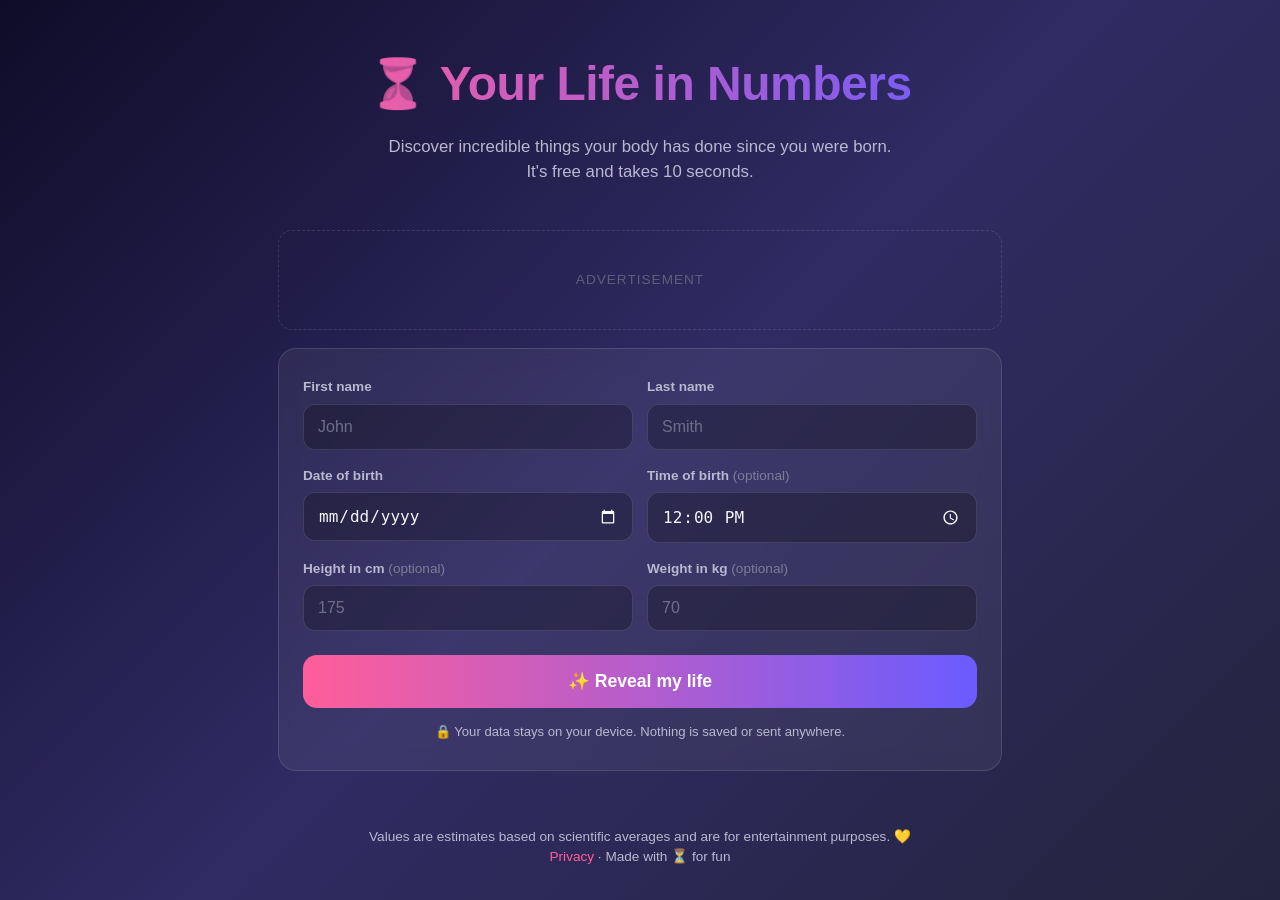
==== index.html @ 5e02f528 "Your Life in Numbers — viral real-time life statistics site" ====
<!DOCTYPE html>
<html lang="en">
<head>
  <meta charset="UTF-8" />
  <meta name="viewport" content="width=device-width, initial-scale=1.0" />
  <title>Your Life in Numbers ⏳ | Discover how much you've lived</title>
  <meta name="description" content="Enter your name and date of birth and discover in real time how many seconds you've lived, how many times your heart has beaten, how many breaths you've taken and many more incredible facts about your life!" />

  <!-- Social / sharing (Facebook, TikTok, WhatsApp) -->
  <meta property="og:type" content="website" />
  <meta property="og:title" content="Your Life in Numbers ⏳" />
  <meta property="og:description" content="Find out how many times your heart has beaten since you were born! 😱 Try it and share with friends." />
  <meta property="og:image" content="og-image.png" />
  <meta name="twitter:card" content="summary_large_image" />

  <link rel="icon" href="data:image/svg+xml,<svg xmlns='http://www.w3.org/2000/svg' viewBox='0 0 100 100'><text y='.9em' font-size='90'>⏳</text></svg>" />
  <link rel="stylesheet" href="style.css" />
  <script src="config.js"></script>
</head>
<body>

  <header class="hero">
    <div class="container">
      <h1>⏳ Your Life in Numbers</h1>
      <p class="subtitle">Discover incredible things your body has done since you were born.<br>It's free and takes 10 seconds.</p>
    </div>
  </header>

  <main class="container">

    <!-- ===== AD SLOT 1 (top) ===== -->
    <div class="ad-slot" data-ad-position="top">
      <span class="ad-placeholder">Advertisement</span>
    </div>

    <!-- ===== FORM ===== -->
    <section id="form-section" class="card form-card">
      <form id="life-form" autocomplete="off">
        <div class="form-row">
          <div class="field">
            <label for="nome">First name</label>
            <input type="text" id="nome" name="nome" placeholder="John" required />
          </div>
          <div class="field">
            <label for="cognome">Last name</label>
            <input type="text" id="cognome" name="cognome" placeholder="Smith" required />
          </div>
        </div>

        <div class="form-row">
          <div class="field">
            <label for="nascita">Date of birth</label>
            <input type="date" id="nascita" name="nascita" required />
          </div>
          <div class="field">
            <label for="ora">Time of birth <span class="opt">(optional)</span></label>
            <input type="time" id="ora" name="ora" value="12:00" />
          </div>
        </div>

        <div class="form-row">
          <div class="field">
            <label for="altezza">Height in cm <span class="opt">(optional)</span></label>
            <input type="number" id="altezza" name="altezza" placeholder="175" min="30" max="260" />
          </div>
          <div class="field">
            <label for="peso">Weight in kg <span class="opt">(optional)</span></label>
            <input type="number" id="peso" name="peso" placeholder="70" min="2" max="400" />
          </div>
        </div>

        <button type="submit" class="btn-primary">✨ Reveal my life</button>
        <p class="privacy-note">🔒 Your data stays on your device. Nothing is saved or sent anywhere.</p>
      </form>
    </section>

    <!-- ===== RESULTS ===== -->
    <section id="results" class="hidden">
      <div class="results-header">
        <h2 id="result-title">The life of…</h2>
        <p id="result-age" class="result-age"></p>
      </div>

      <div class="hero-stat card">
        <span class="hero-label">You have lived</span>
        <span class="hero-number" data-stat="seconds">0</span>
        <span class="hero-unit">seconds</span>
      </div>

      <!-- ===== AD SLOT 2 (middle) ===== -->
      <div class="ad-slot" data-ad-position="middle">
        <span class="ad-placeholder">Advertisement</span>
      </div>

      <div id="stats-grid" class="stats-grid"></div>

      <div id="planets-card" class="card planets-card"></div>

      <div class="share-box card">
        <h3>📲 Share your result!</h3>
        <p>Let your friends find out how long they've lived 👇</p>
        <div class="share-buttons">
          <button class="share-btn fb"   data-share="facebook">Facebook</button>
          <button class="share-btn wa"   data-share="whatsapp">WhatsApp</button>
          <button class="share-btn tg"   data-share="telegram">Telegram</button>
          <button class="share-btn x"    data-share="x">X</button>
          <button class="share-btn copy" data-share="copy">📋 Copy link</button>
        </div>
        <button id="restart" class="btn-secondary">↺ Run another calculation</button>
      </div>

      <!-- ===== AD SLOT 3 (bottom) ===== -->
      <div class="ad-slot" data-ad-position="bottom">
        <span class="ad-placeholder">Advertisement</span>
      </div>
    </section>

  </main>

  <footer class="footer">
    <div class="container">
      <p>Values are estimates based on scientific averages and are for entertainment purposes. 💛</p>
      <p><a href="privacy.html">Privacy</a> · Made with ⏳ for fun</p>
    </div>
  </footer>

  <script src="script.js"></script>
</body>
</html>
---- style.css ----
/* ===== Reset & base ===== */
* { box-sizing: border-box; margin: 0; padding: 0; }

:root {
  --bg: #0f0c29;
  --bg2: #302b63;
  --bg3: #24243e;
  --card: rgba(255, 255, 255, 0.06);
  --card-border: rgba(255, 255, 255, 0.12);
  --text: #f5f5fa;
  --muted: #b9b8d0;
  --accent: #ff5e9a;
  --accent2: #6a5cff;
  --good: #36e0a4;
}

html { scroll-behavior: smooth; }

body {
  font-family: -apple-system, BlinkMacSystemFont, "Segoe UI", Roboto, sans-serif;
  color: var(--text);
  background: linear-gradient(135deg, var(--bg), var(--bg2), var(--bg3));
  background-attachment: fixed;
  min-height: 100vh;
  line-height: 1.5;
}

.container { width: 100%; max-width: 760px; margin: 0 auto; padding: 0 18px; }

.hidden { display: none !important; }

/* ===== Hero ===== */
.hero { text-align: center; padding: 48px 0 28px; }
.hero h1 {
  font-size: clamp(1.9rem, 6vw, 3rem);
  background: linear-gradient(90deg, var(--accent), var(--accent2));
  -webkit-background-clip: text;
  background-clip: text;
  color: transparent;
  font-weight: 800;
  letter-spacing: -0.5px;
}
.subtitle { color: var(--muted); margin-top: 14px; font-size: 1.05rem; }

/* ===== Cards ===== */
.card {
  background: var(--card);
  border: 1px solid var(--card-border);
  border-radius: 18px;
  padding: 24px;
  backdrop-filter: blur(10px);
  -webkit-backdrop-filter: blur(10px);
  margin: 18px 0;
}

/* ===== Form ===== */
.form-card { padding: 28px 24px; }
.form-row { display: flex; gap: 14px; margin-bottom: 16px; flex-wrap: wrap; }
.field { flex: 1 1 180px; display: flex; flex-direction: column; }
.field label { font-size: 0.85rem; color: var(--muted); margin-bottom: 6px; font-weight: 600; }
.field .opt { color: #7d7c98; font-weight: 400; }

input {
  background: rgba(0, 0, 0, 0.25);
  border: 1px solid var(--card-border);
  border-radius: 12px;
  padding: 13px 14px;
  color: var(--text);
  font-size: 1rem;
  width: 100%;
  transition: border-color 0.2s, box-shadow 0.2s;
}
input:focus {
  outline: none;
  border-color: var(--accent2);
  box-shadow: 0 0 0 3px rgba(106, 92, 255, 0.25);
}
input::placeholder { color: #6f6e8a; }
/* Calendario/orologio nativi visibili su sfondo scuro */
input[type="date"]::-webkit-calendar-picker-indicator,
input[type="time"]::-webkit-calendar-picker-indicator { filter: invert(1); cursor: pointer; }

.btn-primary {
  width: 100%;
  margin-top: 8px;
  padding: 16px;
  font-size: 1.1rem;
  font-weight: 700;
  color: #fff;
  border: none;
  border-radius: 14px;
  cursor: pointer;
  background: linear-gradient(90deg, var(--accent), var(--accent2));
  transition: transform 0.12s, filter 0.2s;
}
.btn-primary:hover { filter: brightness(1.1); }
.btn-primary:active { transform: scale(0.98); }

.btn-secondary {
  margin-top: 18px;
  width: 100%;
  padding: 13px;
  font-size: 0.98rem;
  font-weight: 600;
  color: var(--text);
  background: transparent;
  border: 1px solid var(--card-border);
  border-radius: 12px;
  cursor: pointer;
}
.btn-secondary:hover { background: rgba(255, 255, 255, 0.06); }

.privacy-note { text-align: center; color: var(--muted); font-size: 0.82rem; margin-top: 14px; }

/* ===== Results ===== */
.results-header { text-align: center; margin: 28px 0 8px; }
.results-header h2 {
  font-size: clamp(1.5rem, 5vw, 2.2rem);
  font-weight: 800;
}
.result-age { color: var(--muted); margin-top: 6px; font-size: 1.05rem; }

.hero-stat {
  text-align: center;
  padding: 30px 20px;
  background: linear-gradient(135deg, rgba(255, 94, 154, 0.18), rgba(106, 92, 255, 0.18));
  border-color: rgba(255, 255, 255, 0.18);
}
.hero-label { display: block; color: var(--muted); font-size: 1rem; }
.hero-number {
  display: block;
  font-size: clamp(2.4rem, 11vw, 4.2rem);
  font-weight: 800;
  font-variant-numeric: tabular-nums;
  letter-spacing: -1px;
  margin: 4px 0;
  background: linear-gradient(90deg, var(--accent), var(--accent2));
  -webkit-background-clip: text;
  background-clip: text;
  color: transparent;
}
.hero-unit { display: block; color: var(--muted); font-size: 1.1rem; }

/* ===== Stats grid ===== */
.stats-grid {
  display: grid;
  grid-template-columns: repeat(2, 1fr);
  gap: 14px;
  margin: 18px 0;
}
.stat {
  background: var(--card);
  border: 1px solid var(--card-border);
  border-radius: 16px;
  padding: 20px 16px;
  text-align: center;
}
.stat .icon { font-size: 2rem; display: block; }
.stat .value {
  display: block;
  font-size: clamp(1.3rem, 5vw, 1.7rem);
  font-weight: 800;
  font-variant-numeric: tabular-nums;
  margin: 8px 0 2px;
  color: var(--good);
}
.stat .label { color: var(--muted); font-size: 0.85rem; }
.stat .sub { display: block; color: #7d7c98; font-size: 0.72rem; margin-top: 4px; }

/* ===== Planets ===== */
.planets-card h3 { text-align: center; margin-bottom: 16px; font-size: 1.25rem; }
.planets-grid { display: grid; grid-template-columns: repeat(3, 1fr); gap: 12px; }
.planet { text-align: center; }
.planet .pico { font-size: 1.8rem; display: block; }
.planet .page { font-weight: 700; font-size: 1.05rem; color: var(--good); display: block; margin-top: 4px; }
.planet .pname { color: var(--muted); font-size: 0.78rem; }

/* ===== Share ===== */
.share-box { text-align: center; }
.share-box h3 { font-size: 1.3rem; }
.share-box p { color: var(--muted); margin: 6px 0 16px; }
.share-buttons { display: flex; flex-wrap: wrap; gap: 10px; justify-content: center; }
.share-btn {
  flex: 1 1 100px;
  padding: 12px;
  border: none;
  border-radius: 12px;
  font-weight: 700;
  font-size: 0.92rem;
  color: #fff;
  cursor: pointer;
  transition: filter 0.15s, transform 0.1s;
}
.share-btn:hover { filter: brightness(1.12); }
.share-btn:active { transform: scale(0.97); }
.share-btn.fb   { background: #1877f2; }
.share-btn.wa   { background: #25d366; }
.share-btn.tg   { background: #2aabee; }
.share-btn.x    { background: #000; border: 1px solid #444; }
.share-btn.copy { background: #555; }

/* ===== Ads ===== */
.ad-slot {
  min-height: 100px;
  margin: 18px 0;
  display: flex;
  align-items: center;
  justify-content: center;
  border: 1px dashed var(--card-border);
  border-radius: 14px;
  overflow: hidden;
}
.ad-placeholder { color: #5f5e78; font-size: 0.85rem; letter-spacing: 1px; text-transform: uppercase; }
.ad-slot.filled { border-style: solid; border-color: transparent; min-height: 0; }
.ad-slot.filled .ad-placeholder { display: none; }

/* ===== Footer ===== */
.footer { text-align: center; padding: 32px 0; color: var(--muted); font-size: 0.85rem; margin-top: 24px; }
.footer a { color: var(--accent); text-decoration: none; }
.footer a:hover { text-decoration: underline; }

/* ===== Animazione comparsa ===== */
@keyframes fadeUp { from { opacity: 0; transform: translateY(16px); } to { opacity: 1; transform: translateY(0); } }
#results:not(.hidden) > * { animation: fadeUp 0.5s ease both; }

/* ===== Mobile ===== */
@media (max-width: 480px) {
  .planets-grid { grid-template-columns: repeat(2, 1fr); }
}
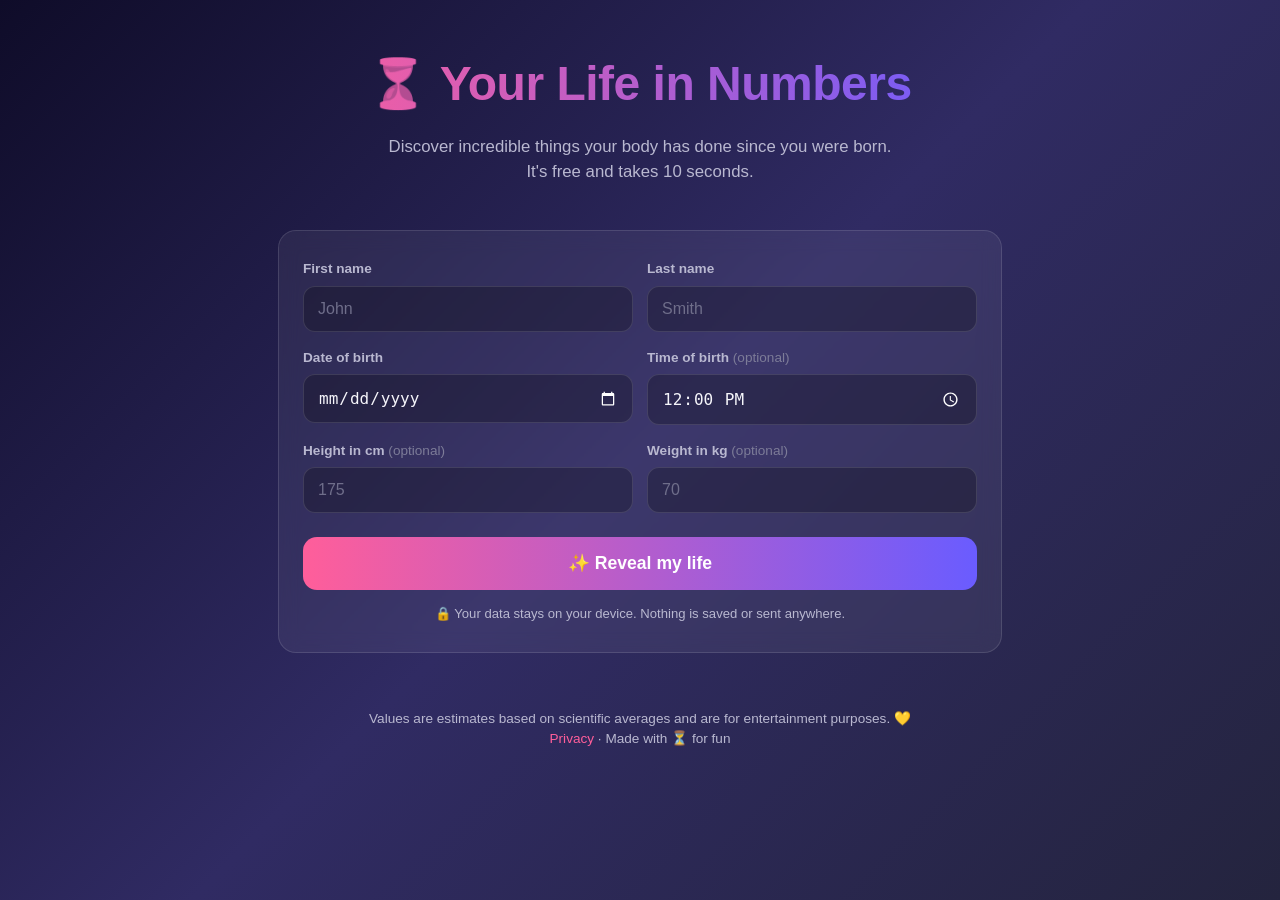
==== commit 7e77b221: "Integra Google AdSense (Auto Ads) con ca-pub-2466362384448460 Aggiunto lo snippet AdSense statico ne" ====
--- a/index.html
+++ b/index.html
@@ -15,6 +15,10 @@
 
   <link rel="icon" href="data:image/svg+xml,<svg xmlns='http://www.w3.org/2000/svg' viewBox='0 0 100 100'><text y='.9em' font-size='90'>⏳</text></svg>" />
   <link rel="stylesheet" href="style.css" />
+
+  <!-- Google AdSense -->
+  <script async src="https://pagead2.googlesyndication.com/pagead/js/adsbygoogle.js?client=ca-pub-2466362384448460" crossorigin="anonymous"></script>
+
   <script src="config.js"></script>
 </head>
 <body>
@@ -27,11 +31,6 @@
   </header>
 
   <main class="container">
-
-    <!-- ===== AD SLOT 1 (top) ===== -->
-    <div class="ad-slot" data-ad-position="top">
-      <span class="ad-placeholder">Advertisement</span>
-    </div>
 
     <!-- ===== FORM ===== -->
     <section id="form-section" class="card form-card">
@@ -87,11 +86,6 @@
         <span class="hero-unit">seconds</span>
       </div>
 
-      <!-- ===== AD SLOT 2 (middle) ===== -->
-      <div class="ad-slot" data-ad-position="middle">
-        <span class="ad-placeholder">Advertisement</span>
-      </div>
-
       <div id="stats-grid" class="stats-grid"></div>
 
       <div id="planets-card" class="card planets-card"></div>
@@ -108,11 +102,6 @@
         </div>
         <button id="restart" class="btn-secondary">↺ Run another calculation</button>
       </div>
-
-      <!-- ===== AD SLOT 3 (bottom) ===== -->
-      <div class="ad-slot" data-ad-position="bottom">
-        <span class="ad-placeholder">Advertisement</span>
-      </div>
     </section>
 
   </main>
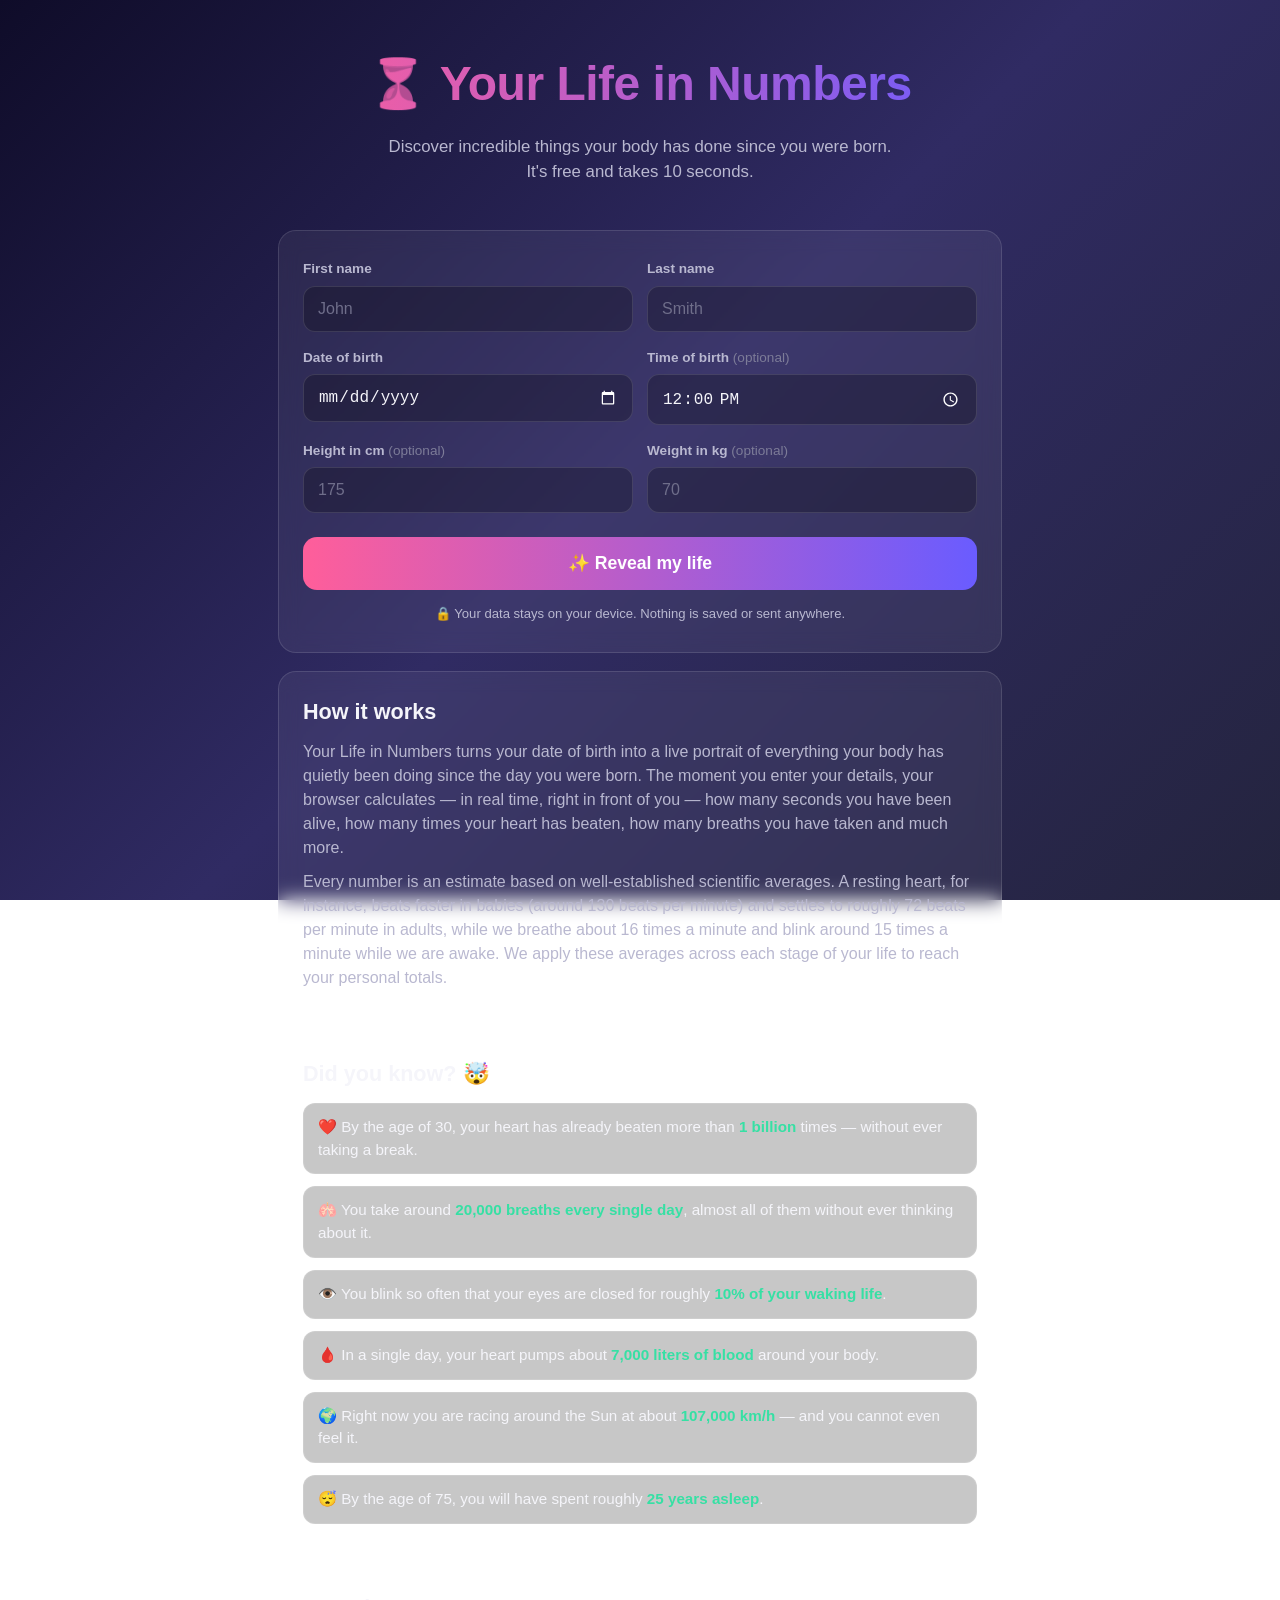
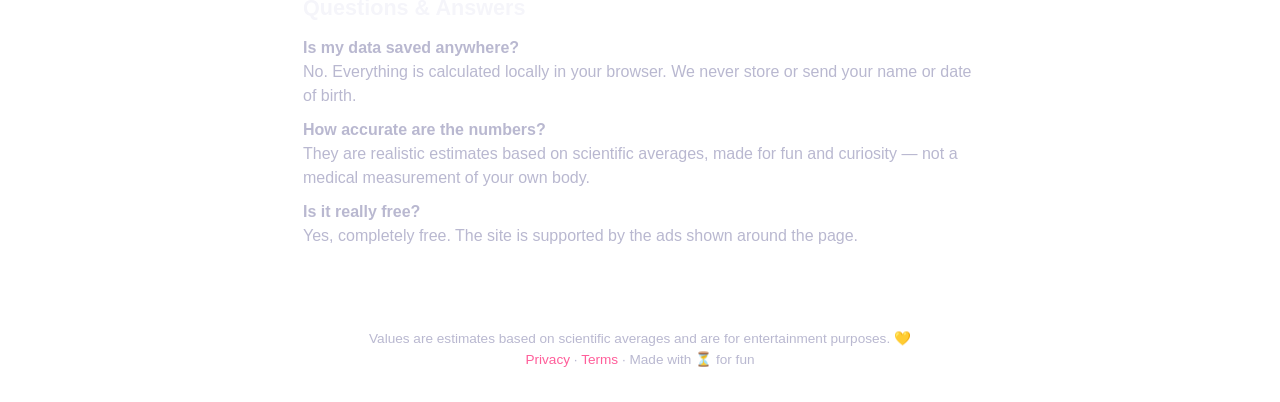
==== commit 957b337f: "Ottimizza per ricavi: contenuti, pagina Termini, setup annunci ibrido - Aggiunta sezione contenuti (" ====
--- a/index.html
+++ b/index.html
@@ -86,7 +86,13 @@
         <span class="hero-unit">seconds</span>
       </div>
 
+      <!-- High-value ad: right under the result (filled after AdSense approval) -->
+      <div class="ad-slot" data-ad-position="afterResult"></div>
+
       <div id="stats-grid" class="stats-grid"></div>
+
+      <!-- Ad between the statistics -->
+      <div class="ad-slot" data-ad-position="midStats"></div>
 
       <div id="planets-card" class="card planets-card"></div>
 
@@ -104,12 +110,55 @@
       </div>
     </section>
 
+    <!-- ===== INFO / CONTENT (always visible: good for visitors & SEO) ===== -->
+    <section id="info" class="info">
+      <div class="info-block card">
+        <h2>How it works</h2>
+        <p>Your Life in Numbers turns your date of birth into a live portrait of everything
+        your body has quietly been doing since the day you were born. The moment you enter
+        your details, your browser calculates — in real time, right in front of you — how
+        many seconds you have been alive, how many times your heart has beaten, how many
+        breaths you have taken and much more.</p>
+        <p>Every number is an estimate based on well-established scientific averages. A
+        resting heart, for instance, beats faster in babies (around 130 beats per minute)
+        and settles to roughly 72 beats per minute in adults, while we breathe about 16
+        times a minute and blink around 15 times a minute while we are awake. We apply
+        these averages across each stage of your life to reach your personal totals.</p>
+      </div>
+
+      <!-- Bottom ad (filled after AdSense approval) -->
+      <div class="ad-slot" data-ad-position="bottom"></div>
+
+      <div class="info-block card">
+        <h2>Did you know? 🤯</h2>
+        <ul class="facts">
+          <li>❤️ By the age of 30, your heart has already beaten more than <strong>1 billion</strong> times — without ever taking a break.</li>
+          <li>🫁 You take around <strong>20,000 breaths every single day</strong>, almost all of them without ever thinking about it.</li>
+          <li>👁️ You blink so often that your eyes are closed for roughly <strong>10% of your waking life</strong>.</li>
+          <li>🩸 In a single day, your heart pumps about <strong>7,000 liters of blood</strong> around your body.</li>
+          <li>🌍 Right now you are racing around the Sun at about <strong>107,000 km/h</strong> — and you cannot even feel it.</li>
+          <li>😴 By the age of 75, you will have spent roughly <strong>25 years asleep</strong>.</li>
+        </ul>
+      </div>
+
+      <div class="info-block card">
+        <h2>Questions &amp; Answers</h2>
+        <p><strong>Is my data saved anywhere?</strong><br>No. Everything is calculated locally
+        in your browser. We never store or send your name or date of birth.</p>
+        <p><strong>How accurate are the numbers?</strong><br>They are realistic estimates based
+        on scientific averages, made for fun and curiosity — not a medical measurement of your
+        own body.</p>
+        <p><strong>Is it really free?</strong><br>Yes, completely free. The site is supported by
+        the ads shown around the page.</p>
+      </div>
+    </section>
+
   </main>
 
   <footer class="footer">
     <div class="container">
       <p>Values are estimates based on scientific averages and are for entertainment purposes. 💛</p>
-      <p><a href="privacy.html">Privacy</a> · Made with ⏳ for fun</p>
+      <p><a href="privacy.html">Privacy</a> · <a href="terms.html">Terms</a> · Made with ⏳ for fun</p>
     </div>
   </footer>
 
--- a/style.css
+++ b/style.css
@@ -200,19 +200,23 @@
 .share-btn.copy { background: #555; }
 
 /* ===== Ads ===== */
-.ad-slot {
-  min-height: 100px;
-  margin: 18px 0;
-  display: flex;
-  align-items: center;
-  justify-content: center;
-  border: 1px dashed var(--card-border);
-  border-radius: 14px;
-  overflow: hidden;
-}
-.ad-placeholder { color: #5f5e78; font-size: 0.85rem; letter-spacing: 1px; text-transform: uppercase; }
-.ad-slot.filled { border-style: solid; border-color: transparent; min-height: 0; }
-.ad-slot.filled .ad-placeholder { display: none; }
+.ad-slot { margin: 20px 0; text-align: center; overflow: hidden; }
+.ad-slot:empty { display: none; }   /* nothing shown until an ad is mounted */
+
+/* ===== Info / content section ===== */
+.info { margin-top: 8px; }
+.info-block h2 { font-size: 1.35rem; margin-bottom: 12px; }
+.info-block p { color: var(--muted); margin-bottom: 10px; }
+.info-block p:last-child { margin-bottom: 0; }
+.facts { list-style: none; display: grid; gap: 12px; }
+.facts li {
+  background: rgba(0, 0, 0, 0.22);
+  border: 1px solid var(--card-border);
+  border-radius: 12px;
+  padding: 12px 14px;
+  font-size: 0.95rem;
+}
+.facts li strong { color: var(--good); }
 
 /* ===== Footer ===== */
 .footer { text-align: center; padding: 32px 0; color: var(--muted); font-size: 0.85rem; margin-top: 24px; }
